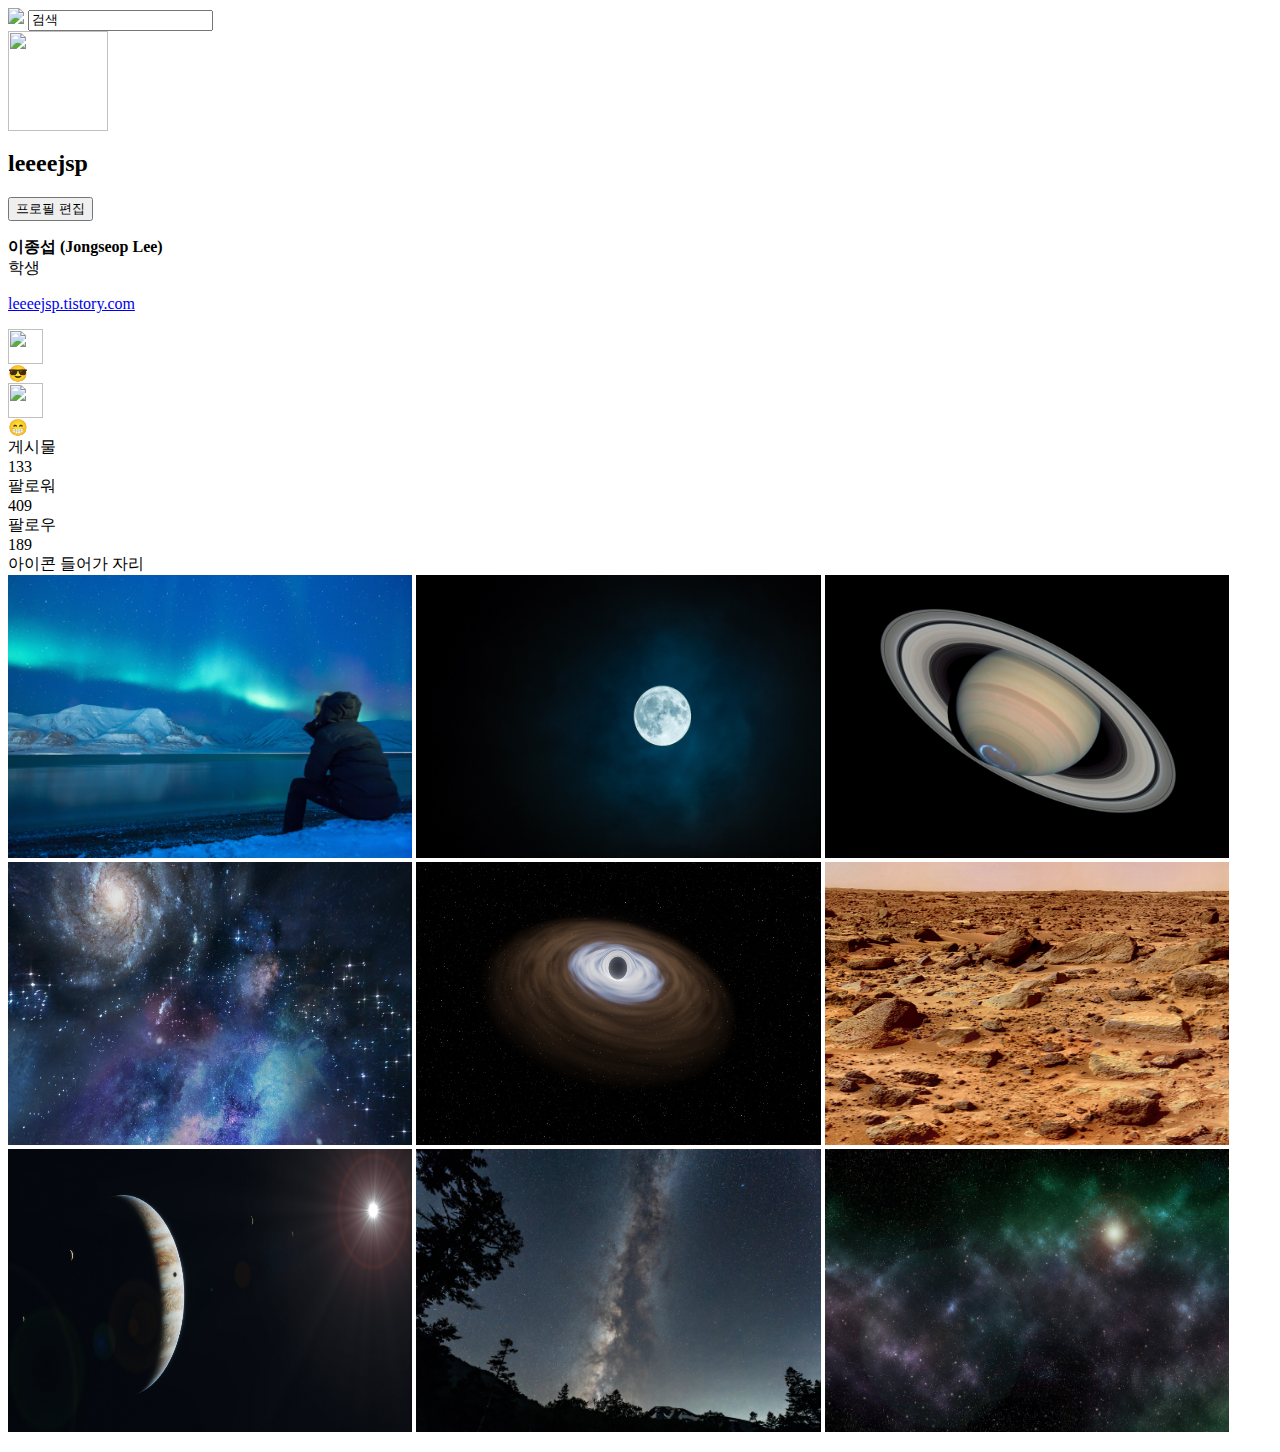
==== index.html @ 6071f577 "아직미완" ====
<html>
    <head></head>
    <body>
        <div> <!--상단바-->
            <img src="https://www.instagram.com
/static/images/web/mobile_nav_type_logo.png
/735145cfe0a4.png"/>
            <input type="search" value="검색"/>
        </div><!--상단바 끝-->
        <div><!--프로필 영역-->
            <img src="https://cdn.pixabay.com
/photo/2016/11/23/13/50/mountains-1852955_1280.jpg"
width="100px"/>
                <div>
                    <h2>leeeejsp</h2>
                    <button>프로필 편집</button>
                </div>
        </div><!--프로필 영역 끝-->
        <p>
        <div><!--소개글-->
            <div>
                <strong>
                    이종섭 (Jongseop Lee)
                </strong></br>
            </div>
            <div>
                학생
            </div>
        </p>
        <p>
            <div>
                <a href="leeeejsp.tistory.com">
                    leeeejsp.tistory.com
                </a>
            </div>
        </div><!--소개글 끝-->
        </p>
        <p>
        <div><!--하이라이트-->
            <div><!--하이라이트1-->
                <div><!--하이라이트1 사진-->
                <img src="https://cdn.pixabay.com
/photo/2020/07/27/14/34/forest-5442598_1280.jpg" width="35px"/>
                </div><!--하이라이트1 사진 끝-->
                <div><!--하이라이트1 이모티콘-->
                    😎
                </div><!--하이라이트1 이모티콘 끝-->
            </div><!--하이라이트1 끝-->
            <div><!--하이라이트2-->
                <div><!--하이라이트2 사진-->
                <img src="https://cdn.pixabay.com
/photo/2016/02/09/19/57/aurora-1190254__480.jpg" width="35px"/>
                </div><!--하이라이트2 사진 끝-->
                <div><!--하이라이트2 이모티콘-->
                    😁
                </div><!--하이라이트2 이모티콘 끝-->
            </div><!--하이라이트2 끝-->
        </div><!--하이라이트 끝-->
        <div><!--상태표시줄-->
            <div>
                게시물<br/>
                133
            </div>
            <div>
                팔로워<br/>
                409
            </div>
            <div>
                팔로우<br/>
                189
            </div>
        </div><!--상태표시줄 끝-->
        <div><!--아이콘-->
            아이콘 들어가 자리  
        </div><!--아이콘 끝-->

        <div><!--게시물 썸네일-->
            <img src="thumbnails/1.jpg" width="32%" height="32%"/>
            <img src="thumbnails/2.jpg" width="32%" height="32%"/>
            <img src="thumbnails/3.jpg" width="32%" height="32%"/>
            <img src="thumbnails/4.jpg" width="32%" height="32%"/>
            <img src="thumbnails/5.jpg" width="32%" height="32%"/>
            <img src="thumbnails/6.jpg" width="32%" height="32%"/>
            <img src="thumbnails/7.jpg" width="32%" height="32%"/>
            <img src="thumbnails/8.jpg" width="32%" height="32%"/>
            <img src="thumbnails/9.jpg" width="32%" height="32%"/>
        </div><!--게시물 썸네일 끝-->
        </p>
    </body>
</html>
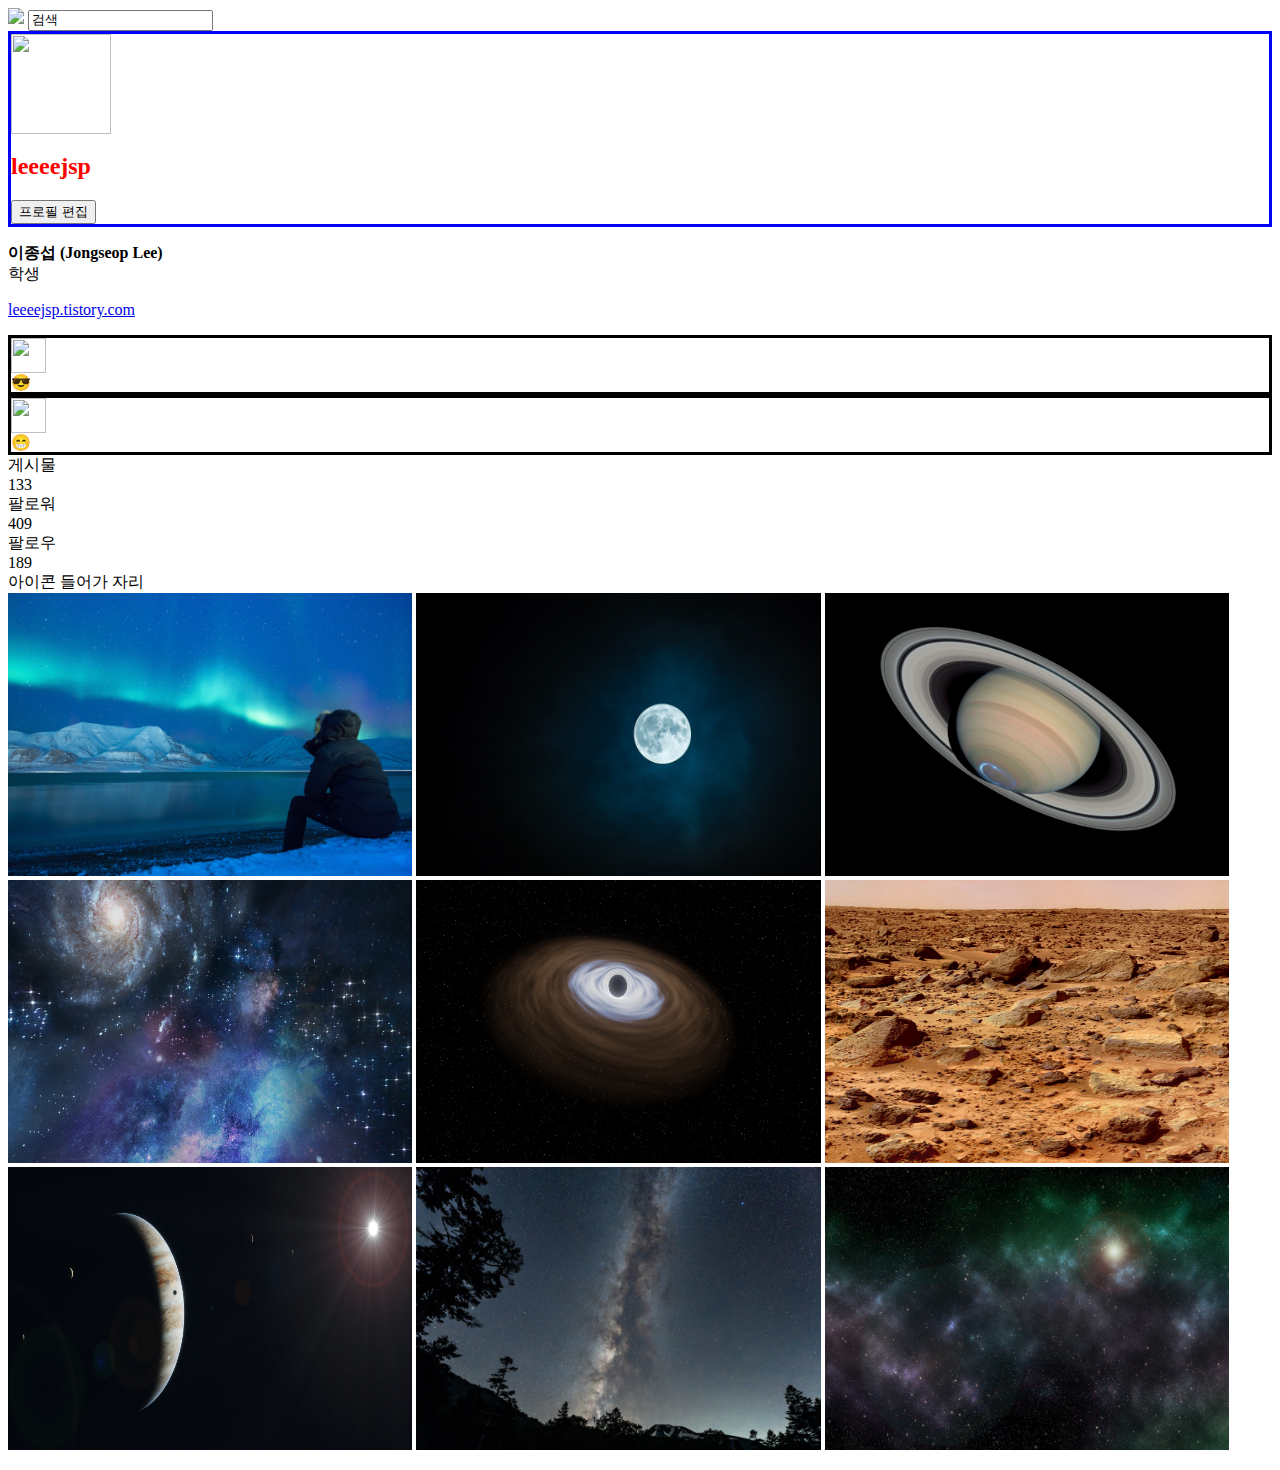
==== commit 11257aa1: "style.css 추가" ====
--- a/index.html
+++ b/index.html
@@ -1,5 +1,7 @@
 <html>
-    <head></head>
+    <head>
+        <link href="style.css" rel="stylesheet">
+    </head>
     <body>
         <div> <!--상단바-->
             <img src="https://www.instagram.com
@@ -7,7 +9,7 @@
 /735145cfe0a4.png"/>
             <input type="search" value="검색"/>
         </div><!--상단바 끝-->
-        <div><!--프로필 영역-->
+        <div id="profile"><!--프로필 영역-->
             <img src="https://cdn.pixabay.com
 /photo/2016/11/23/13/50/mountains-1852955_1280.jpg"
 width="100px"/>
@@ -37,19 +39,19 @@
         </p>
         <p>
         <div><!--하이라이트-->
-            <div><!--하이라이트1-->
+            <div class="highlight"><!--하이라이트1-->
                 <div><!--하이라이트1 사진-->
                 <img src="https://cdn.pixabay.com
-/photo/2020/07/27/14/34/forest-5442598_1280.jpg" width="35px"/>
+/photo/2020/07/27/14/34/forest-5442598_1280.jpg" height="35px"/>
                 </div><!--하이라이트1 사진 끝-->
                 <div><!--하이라이트1 이모티콘-->
                     😎
                 </div><!--하이라이트1 이모티콘 끝-->
             </div><!--하이라이트1 끝-->
-            <div><!--하이라이트2-->
+            <div class="highlight"><!--하이라이트2-->
                 <div><!--하이라이트2 사진-->
                 <img src="https://cdn.pixabay.com
-/photo/2016/02/09/19/57/aurora-1190254__480.jpg" width="35px"/>
+/photo/2016/02/09/19/57/aurora-1190254__480.jpg" height="35px"/>
                 </div><!--하이라이트2 사진 끝-->
                 <div><!--하이라이트2 이모티콘-->
                     😁
--- a/style.css
+++ b/style.css
@@ -0,0 +1,10 @@
+h2{
+    color: red;
+}
+.highlight {
+    border:solid;
+}
+#profile{
+    border: solid;
+    border-color: blue;
+}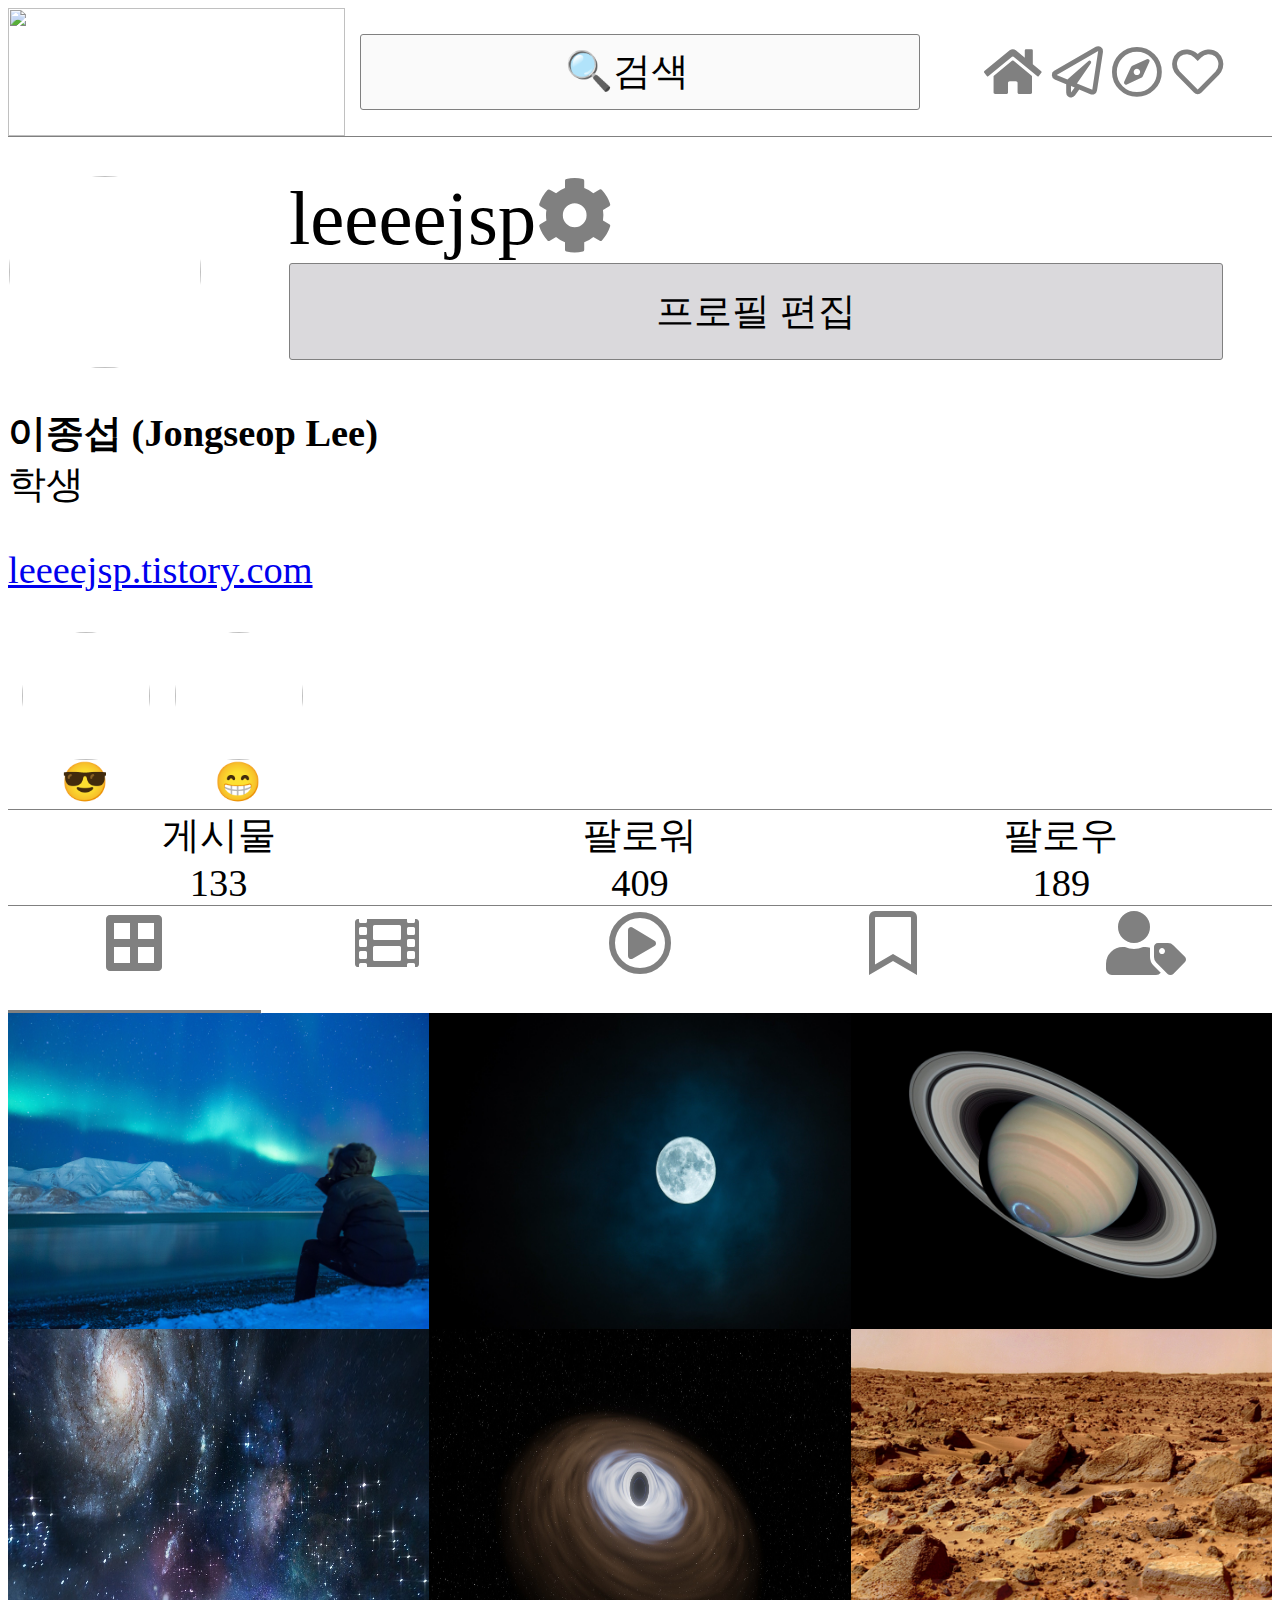
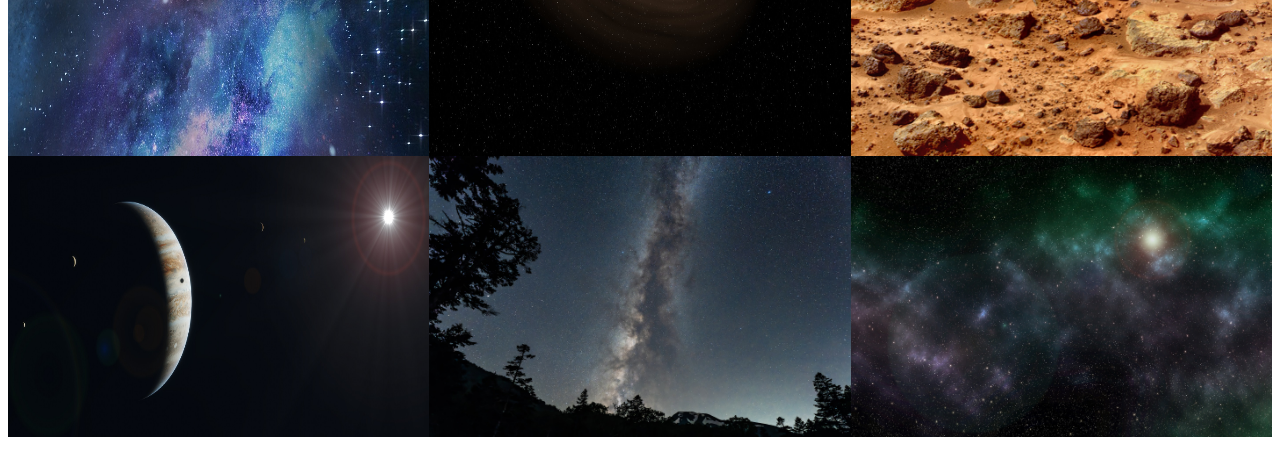
==== commit 7d82e912: "css 추가" ====
--- a/index.html
+++ b/index.html
@@ -1,22 +1,31 @@
 <html>
     <head>
         <link href="style.css" rel="stylesheet">
+        <link href="https://pro.fontawesome.com/releases/v5.10.0/css/all.css" rel="stylesheet"/>
     </head>
     <body>
-        <div> <!--상단바-->
+        <div id="top"> <!--상단바-->
             <img src="https://www.instagram.com
 /static/images/web/mobile_nav_type_logo.png
 /735145cfe0a4.png"/>
-            <input type="search" value="검색"/>
+            <input type="search" value="🔍검색"/>
+            <div> <!--상단바 오른쪽 아이콘-->
+                <i class="fas fa-home"></i>
+                <i class="far fa-paper-plane"></i>
+                <i class="far fa-compass"></i>
+                <i class="far fa-heart"></i>
+            </div><!--상단바 오른쪽 아이콘 끝-->
         </div><!--상단바 끝-->
         <div id="profile"><!--프로필 영역-->
-            <img src="https://cdn.pixabay.com
-/photo/2016/11/23/13/50/mountains-1852955_1280.jpg"
-width="100px"/>
-                <div>
-                    <h2>leeeejsp</h2>
-                    <button>프로필 편집</button>
-                </div>
+            <div><!--프로필 사진-->
+                <img class="circle_pic" src="https://cdn.pixabay.com
+/photo/2016/11/23/13/50/mountains-1852955_1280.jpg" id="profile_pic"
+/>
+            </div><!--프로필 사진 끝-->
+            <div id="profile info">
+                <div id="id"><strong>leeeejsp</strong><i class="fas fa-cog"></i></div>
+                <button>프로필 편집</button>
+            </div>
         </div><!--프로필 영역 끝-->
         <p>
         <div><!--소개글-->
@@ -38,54 +47,67 @@
         </div><!--소개글 끝-->
         </p>
         <p>
-        <div><!--하이라이트-->
+        <div id="highlight_area"><!--하이라이트-->
             <div class="highlight"><!--하이라이트1-->
-                <div><!--하이라이트1 사진-->
-                <img src="https://cdn.pixabay.com
-/photo/2020/07/27/14/34/forest-5442598_1280.jpg" height="35px"/>
+                <div class="highlight_pic"><!--하이라이트1 사진-->
+                    <img  class="circle_pic" src="https://cdn.pixabay.com
+/photo/2020/07/27/14/34/forest-5442598_1280.jpg"/>
                 </div><!--하이라이트1 사진 끝-->
                 <div><!--하이라이트1 이모티콘-->
                     😎
                 </div><!--하이라이트1 이모티콘 끝-->
             </div><!--하이라이트1 끝-->
             <div class="highlight"><!--하이라이트2-->
-                <div><!--하이라이트2 사진-->
-                <img src="https://cdn.pixabay.com
-/photo/2016/02/09/19/57/aurora-1190254__480.jpg" height="35px"/>
+                <div class="highlight_pic"><!--하이라이트2 사진-->
+                    <img class="circle_pic" src="https://cdn.pixabay.com
+/photo/2016/02/09/19/57/aurora-1190254__480.jpg"/>
                 </div><!--하이라이트2 사진 끝-->
                 <div><!--하이라이트2 이모티콘-->
                     😁
                 </div><!--하이라이트2 이모티콘 끝-->
             </div><!--하이라이트2 끝-->
+            <div></div><!--하이라이트 오른쪽 여백-->
         </div><!--하이라이트 끝-->
-        <div><!--상태표시줄-->
-            <div>
+        <div id="stat_bar"><!--상태표시줄-->
+            <div class="stat">
                 게시물<br/>
                 133
             </div>
-            <div>
+            <div class="stat">
                 팔로워<br/>
                 409
             </div>
-            <div>
+            <div class="stat">
                 팔로우<br/>
                 189
             </div>
         </div><!--상태표시줄 끝-->
-        <div><!--아이콘-->
-            아이콘 들어가 자리  
+        <div id="sub_icons"><!--아이콘-->
+            <div class="selected">
+                <i class="fas fa-border-all"></i>
+            </div>
+            <div><i class="fas fa-film"></i></div>
+            <div><i class="far fa-play-circle"></i></div>
+            <div><i class="far fa-bookmark"></i></div>
+            <div><i class="fas fa-user-tag"></i></div>
         </div><!--아이콘 끝-->
 
         <div><!--게시물 썸네일-->
-            <img src="thumbnails/1.jpg" width="32%" height="32%"/>
-            <img src="thumbnails/2.jpg" width="32%" height="32%"/>
-            <img src="thumbnails/3.jpg" width="32%" height="32%"/>
-            <img src="thumbnails/4.jpg" width="32%" height="32%"/>
-            <img src="thumbnails/5.jpg" width="32%" height="32%"/>
-            <img src="thumbnails/6.jpg" width="32%" height="32%"/>
-            <img src="thumbnails/7.jpg" width="32%" height="32%"/>
-            <img src="thumbnails/8.jpg" width="32%" height="32%"/>
-            <img src="thumbnails/9.jpg" width="32%" height="32%"/>
+            <div class="thumbnail_grid"><!--게시물 썸네일 1라인-->
+                <img src="thumbnails/1.jpg" width="100%"/>
+                <img src="thumbnails/2.jpg" width="100%"/>
+                <img src="thumbnails/3.jpg" width="100%"/>
+            </div><!--게시물 썸네일 1라인 끝-->
+            <div class="thumbnail_grid"><!--게시물 썸네일 2라인-->
+                <img src="thumbnails/4.jpg" width="100%"/>
+                <img src="thumbnails/5.jpg" width="100%"/>
+                <img src="thumbnails/6.jpg" width="100%"/>
+            </div><!--게시물 썸네일 2라인 끝-->
+            <div class="thumbnail_grid"><!--게시물 썸네일 3라인-->
+                <img src="thumbnails/7.jpg" width="100%"/>
+                <img src="thumbnails/8.jpg" width="100%"/>
+                <img src="thumbnails/9.jpg" width="100%"/>
+            </div><!--게시물 썸네일 3라인 끝-->
         </div><!--게시물 썸네일 끝-->
         </p>
     </body>
--- a/style.css
+++ b/style.css
@@ -1,10 +1,137 @@
-h2{
-    color: red;
+body{
+    font-size: 3vw;
 }
-.highlight {
-    border:solid;
+#profile>img{
+    width: 50px;
+    height: 50px;
+    border: 2px red solid;
+    border-radius: 105px;
+}
+.thumbnail_grid{
+    display: grid;
+    grid-template-columns: 1fr 1fr 1fr;
+    object-fit: cover;
+}
+.thumbnail_grid img{
+    width: 100%;
+    height: 100%;
+}
+#stat_bar{
+    display: grid;
+    grid-template-columns: 1fr 1fr 1fr;
+
+    border-top: 1px solid gray;
+    border-bottom: 1px solid gray;
+
+    margin-bottom: 5px;
+    margin-top: 5px;
+}
+.stat{
+    text-align: center;
+}
+.circle_pic{
+    border: solid white 1px;
+    border-radius: 50%;
+
+    width: 100%;
+    height: 100%;
+    object-fit: cover;
+}
+#profile_pic{
+    width: 15vw;
+    height: 15vw;
+}
+.highlight_pic{
+    width: 10vw;
+    height: 10vw;
+
+    margin-left: auto;
+    margin-right: auto;
+}
+#highlight_area{
+    display: grid;
+    grid-template-columns: 12vw 12vw 1fr;
+}
+.highlight{
+    text-align: center;
 }
 #profile{
-    border: solid;
-    border-color: blue;
+    display: grid;
+    grid-template-columns: 1fr 3.5fr;
+}
+#profile_info{
+    display: grid;
+    grid-template-rows: 1fr 1fr;
+
+    height: 15vw;
+}
+#id{
+    font-size: 6vw;
+    font-weight: 100;
+}
+button{
+    height: 50%;
+    width: 95%;
+
+    font-size: 3vw;
+    background-color: rgb(218, 217, 220);
+    border: solid gray 1px;
+    border-radius: 3px;
+}
+#top{
+    display: grid;
+    grid-template-columns: 4fr 7fr 4fr;
+    height: 10vw;
+    min-height: 10vw;
+    text-align: center;
+
+    border-bottom: solid gray 0.1px;
+    margin-bottom: 3vw;
+}
+#top img{
+    margin-left: auto;
+    margin-right: auto;
+
+    height: 100%;
+    object-fit: contain;
+}
+#top input{
+    height: 60%;
+    width: 95%;
+
+    margin-left: auto;
+    margin-right: auto;
+    margin-top: auto;
+    margin-bottom: auto;
+
+    text-align: center;
+    background-color: rgb(250, 250, 250);
+
+    border: solid gray 1px;
+    border-radius: 3px;
+
+    font-size: 3vw;
+    font-weight: 100;
+}
+i{
+    color: gray;
+}
+#top i{
+    font-size: 4vw;
+}
+#top div{
+    text-align: center;
+    padding-top: 3vw;
+}
+#sub_icons{
+    display: grid;
+    grid-template-columns: 1fr 1fr 1fr 1fr 1fr;
+
+    text-align: center;
+    font-size: 5vw;
+
+    height: 8vw;
+}
+.selected{
+    border-bottom: solid gray 3px;
 }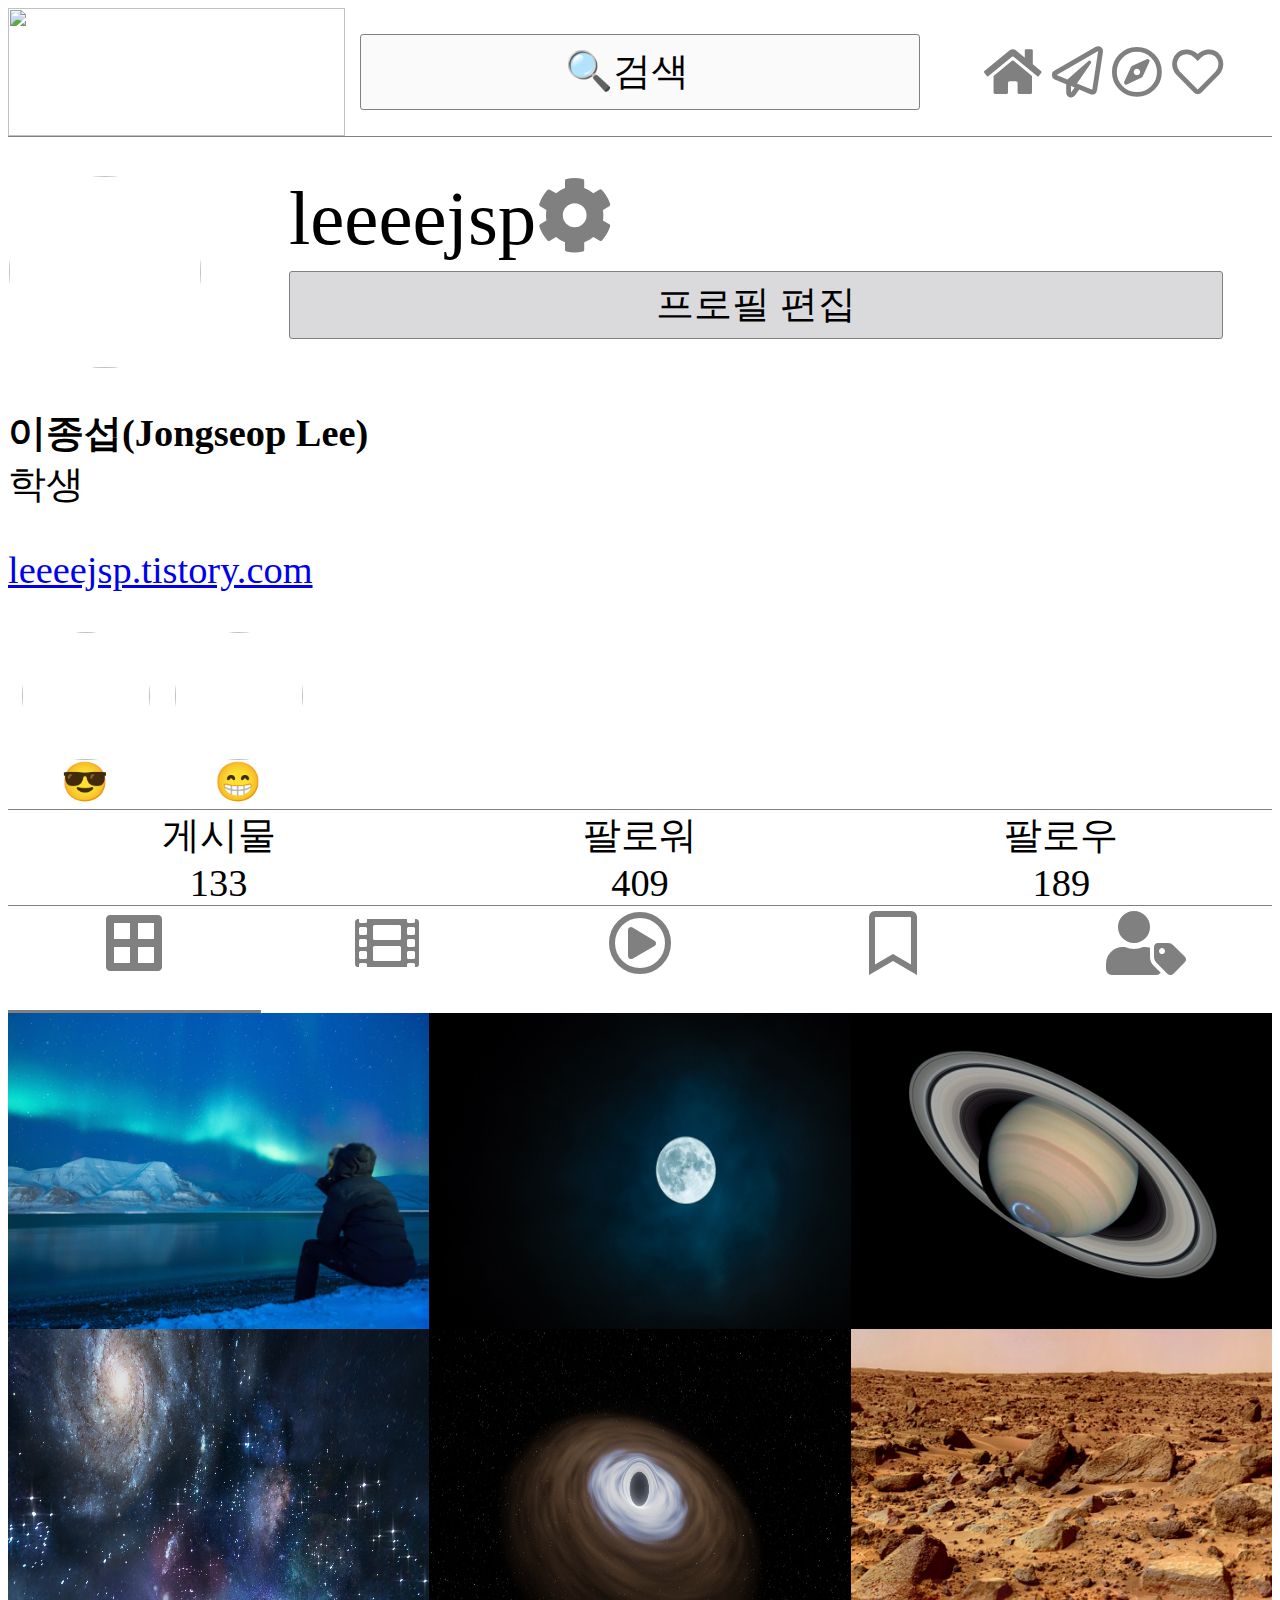
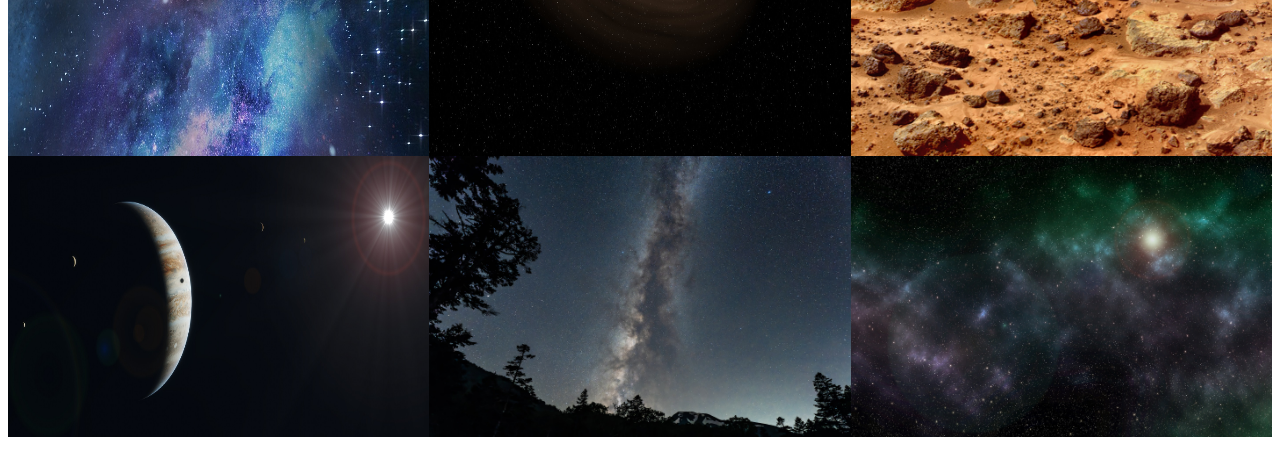
==== commit 8b0dec53: "클론코당완료" ====
--- a/index.html
+++ b/index.html
@@ -2,6 +2,7 @@
     <head>
         <link href="style.css" rel="stylesheet">
         <link href="https://pro.fontawesome.com/releases/v5.10.0/css/all.css" rel="stylesheet"/>
+        <script src="script.js"></script>
     </head>
     <body>
         <div id="top"> <!--상단바-->
@@ -22,8 +23,8 @@
 /photo/2016/11/23/13/50/mountains-1852955_1280.jpg" id="profile_pic"
 />
             </div><!--프로필 사진 끝-->
-            <div id="profile info">
-                <div id="id"><strong>leeeejsp</strong><i class="fas fa-cog"></i></div>
+            <div id="profile_info">
+                <div id="id"><span><strong>leeeejsp</strong></span><i class="fas fa-cog"></i></div>
                 <button>프로필 편집</button>
             </div>
         </div><!--프로필 영역 끝-->
@@ -31,15 +32,15 @@
         <div><!--소개글-->
             <div>
                 <strong>
-                    이종섭 (Jongseop Lee)
+                    <span id="userInfo">이종섭(Jongseop Lee)</span>
                 </strong></br>
             </div>
             <div>
-                학생
+                <span id="summary">학생</span>
             </div>
         </p>
         <p>
-            <div>
+            <div id="profileDetail">
                 <a href="leeeejsp.tistory.com">
                     leeeejsp.tistory.com
                 </a>
--- a/style.css
+++ b/style.css
@@ -70,7 +70,7 @@
     font-weight: 100;
 }
 button{
-    height: 50%;
+    height: 70%;
     width: 95%;
 
     font-size: 3vw;
